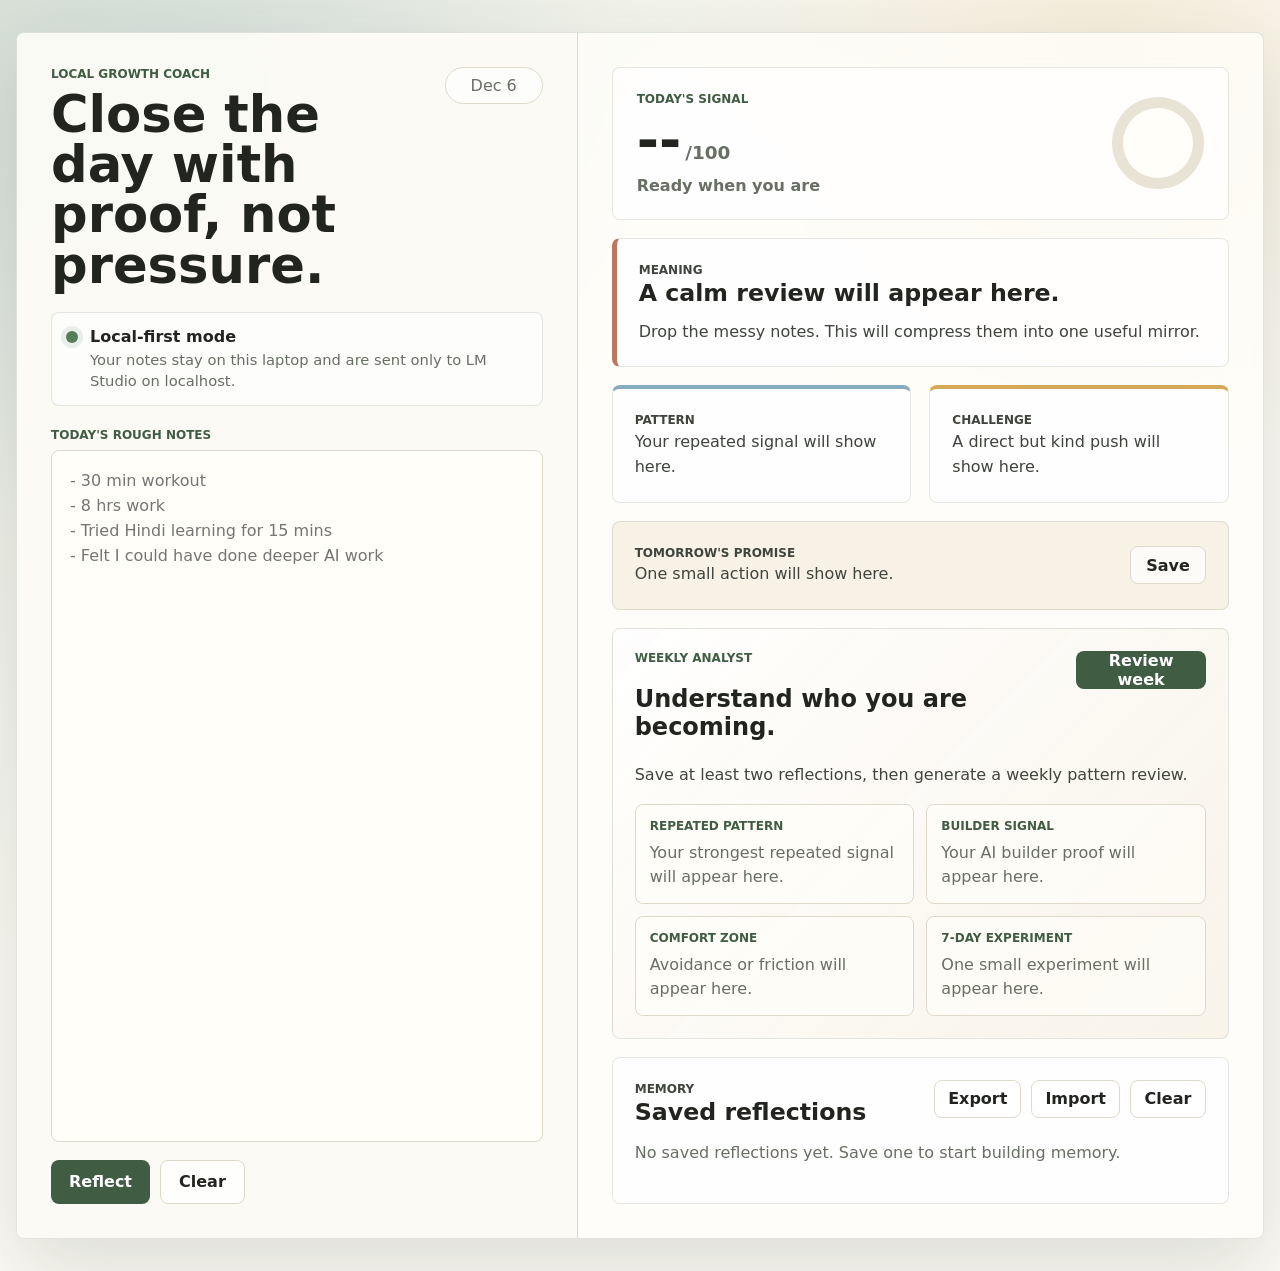
==== Agents/daily-reflection-agent/web/index.html @ 7baf1f86 "moved to Agents folder" ====
<!doctype html>
<html lang="en">
  <head>
    <meta charset="utf-8">
    <meta name="viewport" content="width=device-width, initial-scale=1">
    <title>Daily Reflection Agent</title>
    <link rel="stylesheet" href="styles.css">
  </head>
  <body>
    <main class="shell">
      <section class="workspace" aria-label="Daily reflection workspace">
        <aside class="input-panel">
          <div class="brand-row">
            <div>
              <p class="eyebrow">Local Growth Coach</p>
              <h1>Close the day with proof, not pressure.</h1>
            </div>
            <div class="date-pill" id="todayLabel"></div>
          </div>

          <div class="status-card">
            <div class="status-dot" aria-hidden="true"></div>
            <div>
              <p class="status-title" id="localStatus">Local-first mode</p>
              <p class="status-copy">Your notes stay on this laptop and are sent only to LM Studio on localhost.</p>
            </div>
          </div>

          <label class="field-label" for="notes">Today's rough notes</label>
          <textarea
            id="notes"
            spellcheck="true"
            placeholder="- 30 min workout&#10;- 8 hrs work&#10;- Tried Hindi learning for 15 mins&#10;- Felt I could have done deeper AI work"
          ></textarea>

          <div class="promise-check" id="promiseCheck" hidden>
            <p class="section-kicker">Yesterday's promise</p>
            <p id="previousPromise"></p>
            <div class="mini-controls" role="group" aria-label="Promise result">
              <button class="secondary compact" id="keptPromiseBtn" type="button">Kept</button>
              <button class="secondary compact" id="missedPromiseBtn" type="button">Missed</button>
            </div>
          </div>

          <div class="controls">
            <button class="primary" id="reflectBtn" type="button">Reflect</button>
            <button class="secondary" id="clearBtn" type="button">Clear</button>
          </div>
        </aside>

        <section class="output-panel" id="outputPanel" aria-label="Reflection output">
          <div class="score-band">
            <div>
              <p class="eyebrow">Today's signal</p>
              <div class="score-line"><span id="scoreValue">--</span><span>/100</span></div>
              <p class="score-label" id="scoreLabel">Ready when you are</p>
            </div>
            <div class="ring" id="scoreRing" aria-hidden="true"></div>
          </div>

          <article class="reflection-card main-card">
            <p class="section-kicker">Meaning</p>
            <h2 id="summaryTitle">A calm review will appear here.</h2>
            <p id="summaryText">Drop the messy notes. This will compress them into one useful mirror.</p>
          </article>

          <div class="insight-grid">
            <article class="reflection-card">
              <p class="section-kicker">Pattern</p>
              <p id="patternText">Your repeated signal will show here.</p>
            </article>

            <article class="reflection-card">
              <p class="section-kicker">Challenge</p>
              <p id="challengeText">A direct but kind push will show here.</p>
            </article>
          </div>

          <article class="action-strip">
            <div>
              <p class="section-kicker">Tomorrow's promise</p>
              <p id="tomorrowText">One small action will show here.</p>
            </div>
            <button class="secondary compact" id="saveBtn" type="button">Save</button>
          </article>

          <section class="weekly-panel" aria-label="Weekly pattern review">
            <div class="panel-heading">
              <div>
                <p class="section-kicker">Weekly analyst</p>
                <h2 id="weeklyTitle">Understand who you are becoming.</h2>
              </div>
              <button class="primary compact" id="weeklyBtn" type="button">Review week</button>
            </div>
            <p class="weekly-intro" id="weeklySummary">Save at least two reflections, then generate a weekly pattern review.</p>
            <div class="weekly-grid">
              <article>
                <p class="section-kicker">Repeated pattern</p>
                <p id="weeklyPattern">Your strongest repeated signal will appear here.</p>
              </article>
              <article>
                <p class="section-kicker">Builder signal</p>
                <p id="weeklyBuilder">Your AI builder proof will appear here.</p>
              </article>
              <article>
                <p class="section-kicker">Comfort zone</p>
                <p id="weeklyComfort">Avoidance or friction will appear here.</p>
              </article>
              <article>
                <p class="section-kicker">7-day experiment</p>
                <p id="weeklyExperiment">One small experiment will appear here.</p>
              </article>
            </div>
          </section>

          <section class="history-panel" aria-label="Saved reflections">
            <div class="panel-heading">
              <div>
                <p class="section-kicker">Memory</p>
                <h2>Saved reflections</h2>
              </div>
              <div class="history-actions">
                <button class="secondary compact" id="exportBtn" type="button">Export</button>
                <label class="secondary compact file-label" for="importFile">Import</label>
                <input id="importFile" type="file" accept="application/json">
                <button class="secondary compact danger" id="clearHistoryBtn" type="button">Clear</button>
              </div>
            </div>
            <div class="history-summary" id="historySummary">No saved reflections yet. Save one to start building memory.</div>
            <div class="history-list" id="historyList"></div>
          </section>
        </section>
      </section>
    </main>

    <script src="app.js"></script>
  </body>
</html>
---- Agents/daily-reflection-agent/web/styles.css ----
:root {
  --ink: #22241f;
  --muted: #686f64;
  --paper: #fbfaf4;
  --panel: #fffefa;
  --line: #ded9cb;
  --line-strong: #c9c1ae;
  --sage: #829d7f;
  --moss: #405d43;
  --clay: #bf765f;
  --sky: #88acbf;
  --gold: #d4aa57;
  --rose: #c98c82;
  --success: #547d58;
  --shadow: 0 28px 80px rgba(48, 53, 44, 0.15);
}

* {
  box-sizing: border-box;
}

body {
  margin: 0;
  min-height: 100vh;
  color: var(--ink);
  font-family: Inter, ui-sans-serif, system-ui, -apple-system, BlinkMacSystemFont, "Segoe UI", sans-serif;
  background:
    radial-gradient(circle at 14% 12%, rgba(136, 172, 191, 0.2), transparent 28%),
    radial-gradient(circle at 86% 4%, rgba(212, 170, 87, 0.16), transparent 26%),
    linear-gradient(135deg, rgba(130, 157, 127, 0.22), transparent 38%),
    var(--paper);
}

button,
textarea {
  font: inherit;
}

button,
.file-label {
  user-select: none;
}

.shell {
  width: min(1260px, calc(100% - 32px));
  margin: 0 auto;
  padding: 32px 0;
}

.workspace {
  display: grid;
  grid-template-columns: minmax(330px, 0.9fr) minmax(420px, 1.1fr);
  min-height: calc(100vh - 64px);
  overflow: hidden;
  border: 1px solid rgba(64, 93, 67, 0.15);
  border-radius: 8px;
  background: rgba(255, 254, 250, 0.76);
  box-shadow: var(--shadow);
  backdrop-filter: blur(18px);
}

.input-panel,
.output-panel {
  padding: 34px;
}

.input-panel {
  display: flex;
  flex-direction: column;
  border-right: 1px solid var(--line);
  background: rgba(251, 250, 244, 0.9);
}

.brand-row {
  display: flex;
  align-items: flex-start;
  justify-content: space-between;
  gap: 20px;
  margin-bottom: 22px;
}

.eyebrow,
.section-kicker,
.field-label {
  margin: 0 0 8px;
  color: var(--moss);
  font-size: 0.75rem;
  font-weight: 780;
  letter-spacing: 0;
  text-transform: uppercase;
}

h1,
h2,
h3,
p {
  overflow-wrap: anywhere;
}

h1 {
  max-width: 520px;
  margin: 0;
  font-size: clamp(2.15rem, 4vw, 4.65rem);
  line-height: 0.98;
  letter-spacing: 0;
}

.date-pill {
  flex: 0 0 auto;
  min-width: 98px;
  border: 1px solid var(--line);
  border-radius: 999px;
  padding: 8px 12px;
  color: var(--muted);
  text-align: center;
  background: rgba(255, 255, 255, 0.66);
}

.status-card,
.promise-check {
  display: flex;
  gap: 12px;
  border: 1px solid rgba(64, 93, 67, 0.15);
  border-radius: 8px;
  padding: 14px;
  background: rgba(255, 255, 255, 0.62);
}

.status-card {
  margin-bottom: 22px;
}

.status-dot {
  width: 12px;
  height: 12px;
  flex: 0 0 auto;
  margin-top: 4px;
  border-radius: 50%;
  background: var(--success);
  box-shadow: 0 0 0 5px rgba(84, 125, 88, 0.12);
}

.status-title {
  margin: 0 0 3px;
  font-weight: 760;
}

.status-copy {
  margin: 0;
  color: var(--muted);
  font-size: 0.92rem;
  line-height: 1.45;
}

.field-label {
  display: block;
}

textarea {
  width: 100%;
  min-height: 320px;
  flex: 1;
  resize: none;
  border: 1px solid var(--line);
  border-radius: 8px;
  padding: 18px;
  color: var(--ink);
  background: #fffef9;
  line-height: 1.55;
  outline: none;
  box-shadow: inset 0 1px 0 rgba(255, 255, 255, 0.9);
}

textarea:focus {
  border-color: var(--sage);
  box-shadow: 0 0 0 4px rgba(130, 157, 127, 0.18);
}

.promise-check {
  display: grid;
  margin-top: 16px;
}

.promise-check[hidden] {
  display: none;
}

.promise-check p {
  margin: 0;
  color: #3f443d;
  line-height: 1.45;
}

.mini-controls,
.controls,
.history-actions {
  display: flex;
  flex-wrap: wrap;
  gap: 10px;
}

.controls {
  margin-top: 18px;
}

button,
.file-label {
  min-height: 44px;
  display: inline-flex;
  align-items: center;
  justify-content: center;
  border: 0;
  border-radius: 8px;
  padding: 0 18px;
  cursor: pointer;
  font-weight: 760;
  text-decoration: none;
}

button:disabled {
  cursor: wait;
  opacity: 0.72;
}

.primary {
  color: #fff;
  background: var(--moss);
}

.primary:hover {
  background: #334c36;
}

.secondary,
.file-label {
  color: var(--ink);
  border: 1px solid var(--line);
  background: rgba(255, 255, 255, 0.72);
}

.secondary:hover,
.file-label:hover {
  border-color: var(--sage);
}

.secondary.selected {
  color: #fff;
  border-color: var(--success);
  background: var(--success);
}

.danger:hover {
  border-color: var(--rose);
  color: #8a3c35;
}

.compact {
  min-width: 76px;
  min-height: 38px;
  padding: 0 13px;
}

#importFile {
  display: none;
}

.output-panel {
  display: grid;
  gap: 18px;
  align-content: start;
}

.score-band,
.reflection-card,
.action-strip,
.weekly-panel,
.history-panel {
  border: 1px solid rgba(64, 93, 67, 0.14);
  border-radius: 8px;
  background: rgba(255, 255, 255, 0.78);
}

.score-band {
  display: flex;
  align-items: center;
  justify-content: space-between;
  gap: 24px;
  padding: 24px;
}

.score-line {
  display: flex;
  align-items: baseline;
  gap: 4px;
  font-size: 3.35rem;
  font-weight: 850;
  line-height: 1;
}

.score-line span:last-child {
  color: var(--muted);
  font-size: 1.15rem;
}

.score-label {
  margin: 8px 0 0;
  color: var(--muted);
  font-weight: 650;
}

.ring {
  width: 92px;
  height: 92px;
  flex: 0 0 auto;
  border-radius: 50%;
  background: conic-gradient(var(--sage) 0deg, #e9e3d5 0deg);
  position: relative;
}

.ring::after {
  content: "";
  position: absolute;
  inset: 11px;
  border-radius: 50%;
  background: #fffef9;
}

.reflection-card {
  padding: 22px;
}

.main-card {
  border-left: 5px solid var(--clay);
}

.reflection-card h2,
.history-panel h2 {
  margin: 0 0 12px;
  font-size: 1.48rem;
  line-height: 1.2;
  letter-spacing: 0;
}

.reflection-card p,
.action-strip p,
.history-panel p {
  margin: 0;
  color: #3f443d;
  line-height: 1.55;
}

.insight-grid {
  display: grid;
  grid-template-columns: repeat(2, minmax(0, 1fr));
  gap: 18px;
}

.insight-grid .reflection-card:first-child {
  border-top: 4px solid var(--sky);
}

.insight-grid .reflection-card:last-child {
  border-top: 4px solid var(--gold);
}

.action-strip {
  display: flex;
  align-items: center;
  justify-content: space-between;
  gap: 20px;
  padding: 22px;
  background: #f7f1e6;
}

.history-panel {
  padding: 22px;
}

.weekly-panel {
  padding: 22px;
  background: linear-gradient(135deg, rgba(255, 255, 255, 0.86), rgba(247, 241, 230, 0.82));
}

.panel-heading {
  display: flex;
  align-items: flex-start;
  justify-content: space-between;
  gap: 16px;
}

.history-summary {
  margin: 2px 0 16px;
  color: var(--muted);
  line-height: 1.5;
}

.weekly-intro {
  margin: 2px 0 16px;
  color: #3f443d;
  line-height: 1.55;
}

.weekly-grid {
  display: grid;
  grid-template-columns: repeat(2, minmax(0, 1fr));
  gap: 12px;
}

.weekly-grid article {
  border: 1px solid var(--line);
  border-radius: 8px;
  padding: 14px;
  background: rgba(255, 254, 249, 0.72);
}

.weekly-grid p:last-child {
  margin: 0;
  color: var(--muted);
  line-height: 1.5;
}

.history-list {
  display: grid;
  gap: 10px;
  max-height: 360px;
  overflow: auto;
  padding-right: 4px;
}

.history-item {
  border: 1px solid var(--line);
  border-radius: 8px;
  padding: 14px;
  cursor: pointer;
  background: rgba(255, 254, 249, 0.76);
}

.history-item:hover {
  border-color: var(--sage);
  background: #fffef9;
}

.history-topline {
  display: flex;
  justify-content: space-between;
  gap: 12px;
  color: var(--muted);
  font-size: 0.84rem;
  margin-bottom: 8px;
}

.history-topline strong {
  color: var(--moss);
}

.history-item h3 {
  margin: 0 0 6px;
  font-size: 1rem;
  letter-spacing: 0;
}

.history-item p {
  color: var(--muted);
  font-size: 0.94rem;
  line-height: 1.45;
}

@media (max-width: 920px) {
  .shell {
    width: min(100% - 20px, 720px);
    padding: 10px 0;
  }

  .workspace {
    grid-template-columns: 1fr;
    min-height: auto;
  }

  .input-panel {
    border-right: 0;
    border-bottom: 1px solid var(--line);
  }

  .input-panel,
  .output-panel {
    padding: 22px;
  }

  .brand-row,
  .score-band,
  .action-strip,
  .panel-heading {
    align-items: flex-start;
    flex-direction: column;
  }

  textarea {
    min-height: 260px;
  }

  .insight-grid {
    grid-template-columns: 1fr;
  }

  .weekly-grid {
    grid-template-columns: 1fr;
  }
}
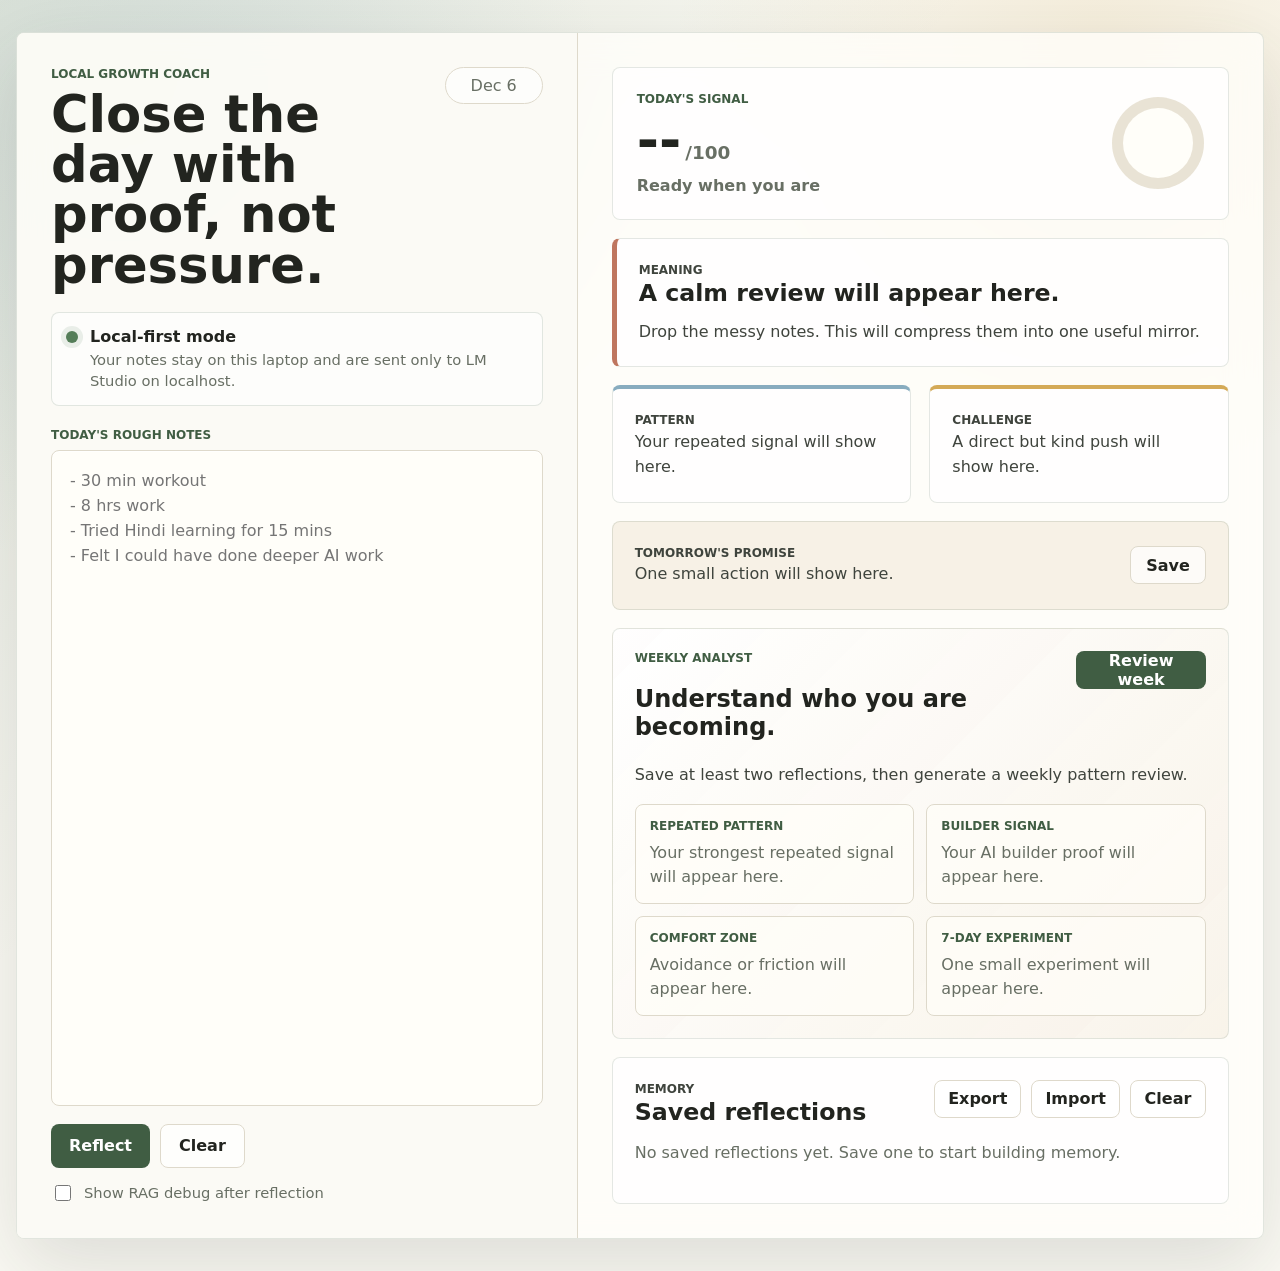
==== commit 1f8b8be0: "Added RAG debug mode to show whether its retrieved or not" ====
--- a/Agents/daily-reflection-agent/web/index.html
+++ b/Agents/daily-reflection-agent/web/index.html
@@ -46,6 +46,11 @@
             <button class="primary" id="reflectBtn" type="button">Reflect</button>
             <button class="secondary" id="clearBtn" type="button">Clear</button>
           </div>
+
+          <label class="debug-toggle" for="ragDebugToggle">
+            <input id="ragDebugToggle" type="checkbox">
+            <span>Show RAG debug after reflection</span>
+          </label>
         </aside>
 
         <section class="output-panel" id="outputPanel" aria-label="Reflection output">
@@ -83,6 +88,18 @@
             </div>
             <button class="secondary compact" id="saveBtn" type="button">Save</button>
           </article>
+
+          <section class="rag-debug-panel" id="ragDebugPanel" hidden>
+            <div class="panel-heading">
+              <div>
+                <p class="section-kicker">RAG debug</p>
+                <h2>Knowledge used</h2>
+              </div>
+              <button class="secondary compact" id="hideRagDebugBtn" type="button">Hide</button>
+            </div>
+            <p class="debug-copy">These are the retrieved knowledge chunks added to the local Gemma prompt.</p>
+            <div class="rag-debug-list" id="ragDebugList"></div>
+          </section>
 
           <section class="weekly-panel" aria-label="Weekly pattern review">
             <div class="panel-heading">
--- a/Agents/daily-reflection-agent/web/styles.css
+++ b/Agents/daily-reflection-agent/web/styles.css
@@ -191,6 +191,22 @@
   line-height: 1.45;
 }
 
+.debug-toggle {
+  display: flex;
+  align-items: center;
+  gap: 10px;
+  margin-top: 14px;
+  color: var(--muted);
+  font-size: 0.92rem;
+  line-height: 1.35;
+}
+
+.debug-toggle input {
+  width: 16px;
+  height: 16px;
+  accent-color: var(--moss);
+}
+
 .mini-controls,
 .controls,
 .history-actions {
@@ -273,6 +289,7 @@
 .score-band,
 .reflection-card,
 .action-strip,
+.rag-debug-panel,
 .weekly-panel,
 .history-panel {
   border: 1px solid rgba(64, 93, 67, 0.14);
@@ -381,6 +398,15 @@
   background: linear-gradient(135deg, rgba(255, 255, 255, 0.86), rgba(247, 241, 230, 0.82));
 }
 
+.rag-debug-panel {
+  padding: 22px;
+  background: rgba(247, 249, 246, 0.82);
+}
+
+.rag-debug-panel[hidden] {
+  display: none;
+}
+
 .panel-heading {
   display: flex;
   align-items: flex-start;
@@ -398,6 +424,50 @@
   margin: 2px 0 16px;
   color: #3f443d;
   line-height: 1.55;
+}
+
+.debug-copy {
+  margin: 2px 0 16px;
+  color: var(--muted);
+  line-height: 1.5;
+}
+
+.rag-debug-list {
+  display: grid;
+  gap: 10px;
+}
+
+.rag-debug-item {
+  border: 1px dashed var(--line-strong);
+  border-radius: 8px;
+  padding: 14px;
+  background: rgba(255, 254, 249, 0.68);
+}
+
+.rag-debug-topline {
+  display: flex;
+  justify-content: space-between;
+  gap: 12px;
+  color: var(--muted);
+  font-size: 0.84rem;
+  margin-bottom: 8px;
+}
+
+.rag-debug-topline strong {
+  color: var(--moss);
+}
+
+.rag-debug-item h3 {
+  margin: 0 0 7px;
+  font-size: 1rem;
+  letter-spacing: 0;
+}
+
+.rag-debug-item p {
+  margin: 0;
+  color: var(--muted);
+  font-size: 0.94rem;
+  line-height: 1.45;
 }
 
 .weekly-grid {
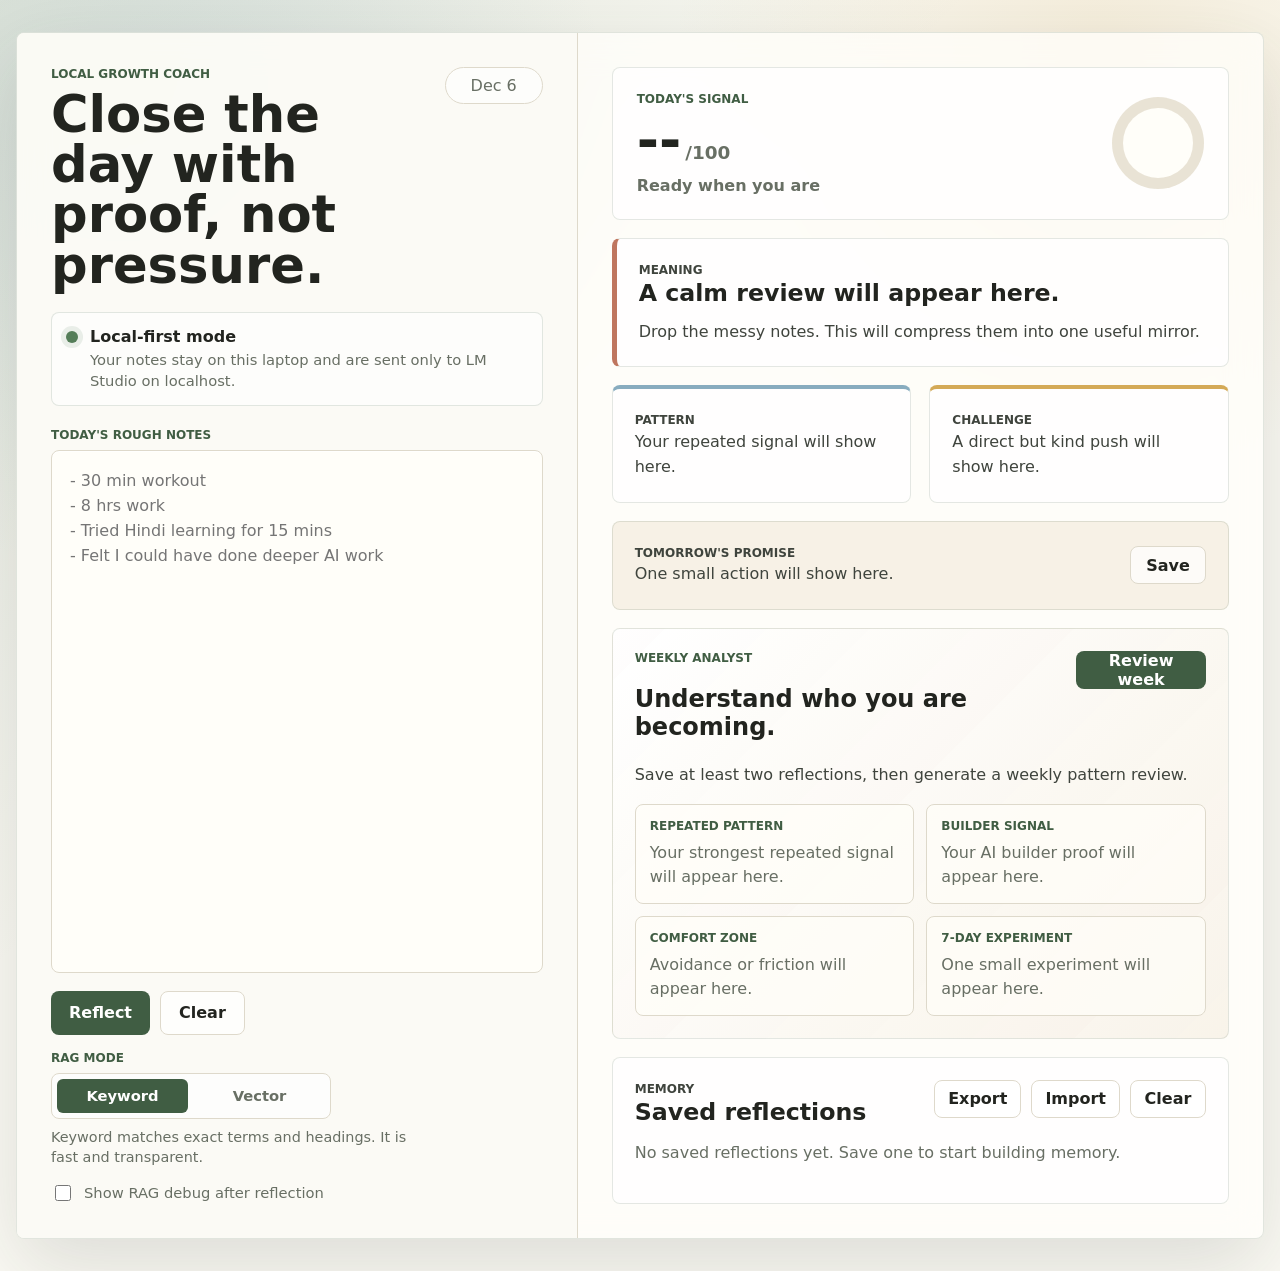
==== commit fa12c23d: "Added Vector RAG mode to leverage embedding models" ====
--- a/Agents/daily-reflection-agent/web/index.html
+++ b/Agents/daily-reflection-agent/web/index.html
@@ -47,6 +47,21 @@
             <button class="secondary" id="clearBtn" type="button">Clear</button>
           </div>
 
+          <div class="rag-mode-control" aria-label="RAG retrieval mode">
+            <p class="section-kicker">RAG mode</p>
+            <div class="segmented-control">
+              <label>
+                <input type="radio" name="ragMode" value="keyword" checked>
+                <span>Keyword</span>
+              </label>
+              <label>
+                <input type="radio" name="ragMode" value="vector">
+                <span>Vector</span>
+              </label>
+            </div>
+            <p class="rag-mode-hint" id="ragModeHint">Keyword matches exact terms and headings. It is fast and transparent.</p>
+          </div>
+
           <label class="debug-toggle" for="ragDebugToggle">
             <input id="ragDebugToggle" type="checkbox">
             <span>Show RAG debug after reflection</span>
@@ -93,7 +108,7 @@
             <div class="panel-heading">
               <div>
                 <p class="section-kicker">RAG debug</p>
-                <h2>Knowledge used</h2>
+                <h2 id="ragDebugTitle">Knowledge used</h2>
               </div>
               <button class="secondary compact" id="hideRagDebugBtn" type="button">Hide</button>
             </div>
--- a/Agents/daily-reflection-agent/web/styles.css
+++ b/Agents/daily-reflection-agent/web/styles.css
@@ -201,6 +201,56 @@
   line-height: 1.35;
 }
 
+.rag-mode-control {
+  margin-top: 16px;
+}
+
+.rag-mode-hint {
+  max-width: 360px;
+  margin: 8px 0 0;
+  color: var(--muted);
+  font-size: 0.9rem;
+  line-height: 1.42;
+}
+
+.segmented-control {
+  display: grid;
+  grid-template-columns: repeat(2, minmax(0, 1fr));
+  gap: 6px;
+  max-width: 280px;
+  border: 1px solid var(--line);
+  border-radius: 8px;
+  padding: 5px;
+  background: rgba(255, 255, 255, 0.68);
+}
+
+.segmented-control label {
+  display: block;
+}
+
+.segmented-control input {
+  position: absolute;
+  opacity: 0;
+  pointer-events: none;
+}
+
+.segmented-control span {
+  min-height: 34px;
+  display: flex;
+  align-items: center;
+  justify-content: center;
+  border-radius: 6px;
+  color: var(--muted);
+  font-size: 0.92rem;
+  font-weight: 740;
+  cursor: pointer;
+}
+
+.segmented-control input:checked + span {
+  color: #fff;
+  background: var(--moss);
+}
+
 .debug-toggle input {
   width: 16px;
   height: 16px;
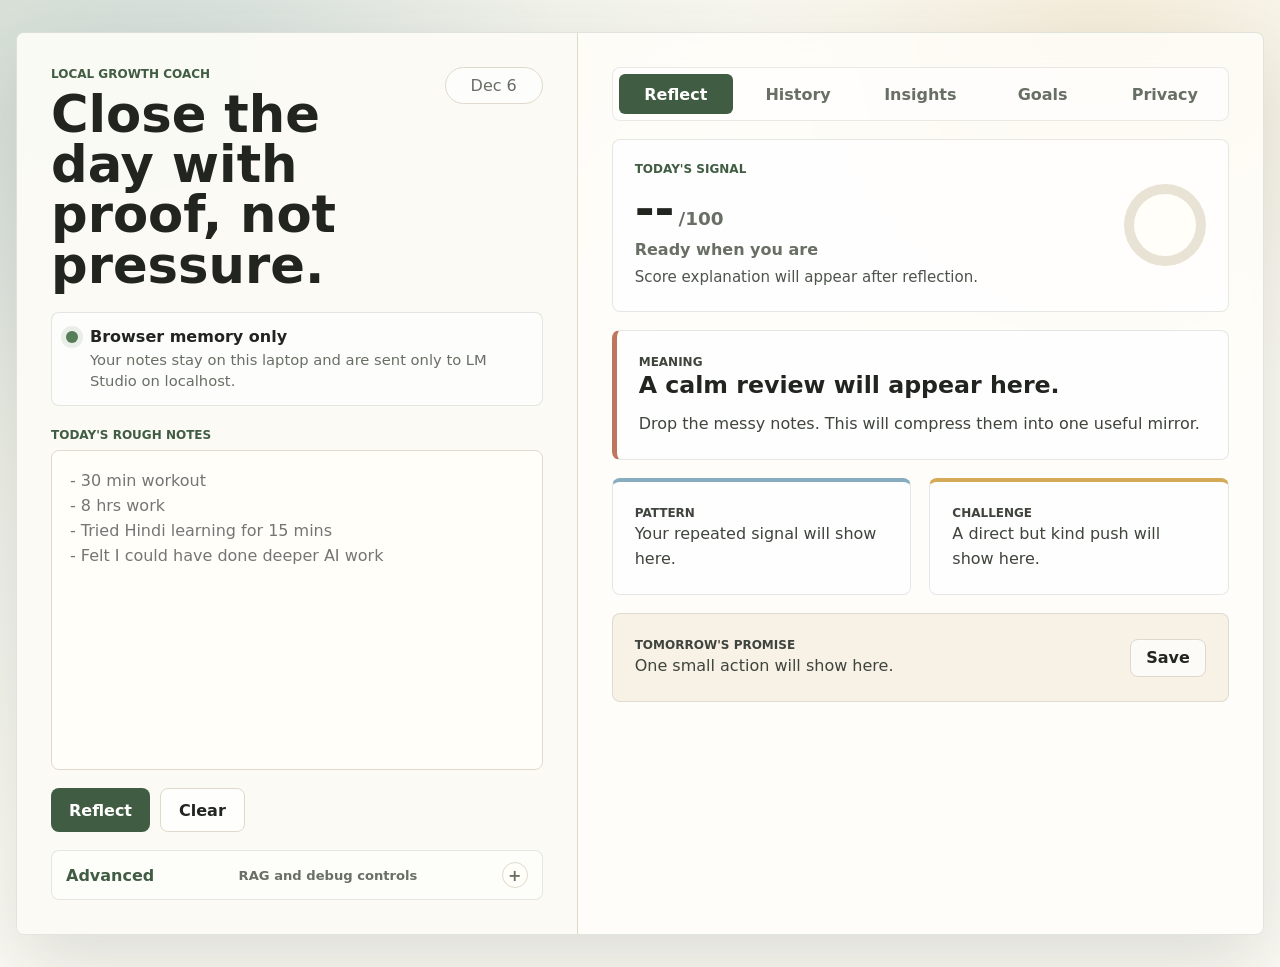
==== commit 6dcb16ab: "Harden local reflection agent and improve daily habit flow - Add SQLite-backed local memory for refl" ====
--- a/Agents/daily-reflection-agent/web/index.html
+++ b/Agents/daily-reflection-agent/web/index.html
@@ -47,120 +47,214 @@
             <button class="secondary" id="clearBtn" type="button">Clear</button>
           </div>
 
-          <div class="rag-mode-control" aria-label="RAG retrieval mode">
-            <p class="section-kicker">RAG mode</p>
-            <div class="segmented-control">
-              <label>
-                <input type="radio" name="ragMode" value="keyword" checked>
-                <span>Keyword</span>
-              </label>
-              <label>
-                <input type="radio" name="ragMode" value="vector">
-                <span>Vector</span>
-              </label>
-            </div>
-            <p class="rag-mode-hint" id="ragModeHint">Keyword matches exact terms and headings. It is fast and transparent.</p>
-          </div>
-
-          <label class="debug-toggle" for="ragDebugToggle">
-            <input id="ragDebugToggle" type="checkbox">
-            <span>Show RAG debug after reflection</span>
-          </label>
+          <details class="advanced-panel">
+            <summary>
+              <span>Advanced</span>
+              <small>RAG and debug controls</small>
+            </summary>
+
+            <div class="rag-mode-control" aria-label="RAG retrieval mode">
+              <p class="section-kicker">RAG mode</p>
+              <div class="segmented-control">
+                <label>
+                  <input type="radio" name="ragMode" value="keyword" checked>
+                  <span>Keyword</span>
+                </label>
+                <label>
+                  <input type="radio" name="ragMode" value="vector">
+                  <span>Vector</span>
+                </label>
+              </div>
+              <p class="rag-mode-hint" id="ragModeHint">Keyword matches exact terms and headings. It is fast and transparent.</p>
+            </div>
+
+            <label class="debug-toggle" for="ragDebugToggle">
+              <input id="ragDebugToggle" type="checkbox">
+              <span>Show RAG debug after reflection</span>
+            </label>
+          </details>
         </aside>
 
         <section class="output-panel" id="outputPanel" aria-label="Reflection output">
-          <div class="score-band">
-            <div>
-              <p class="eyebrow">Today's signal</p>
-              <div class="score-line"><span id="scoreValue">--</span><span>/100</span></div>
+          <nav class="app-tabs" aria-label="Reflection sections">
+            <button class="tab-button active" data-tab="reflect" type="button">Reflect</button>
+            <button class="tab-button" data-tab="history" type="button">History</button>
+            <button class="tab-button" data-tab="insights" type="button">Insights</button>
+            <button class="tab-button" data-tab="goals" type="button">Goals</button>
+            <button class="tab-button" data-tab="privacy" type="button">Privacy</button>
+          </nav>
+
+          <div class="tab-panel active" id="reflectPanel" data-panel="reflect">
+            <div class="score-band">
+              <div>
+                <p class="eyebrow">Today's signal</p>
+                <div class="score-line"><span id="scoreValue">--</span><span>/100</span></div>
               <p class="score-label" id="scoreLabel">Ready when you are</p>
-            </div>
-            <div class="ring" id="scoreRing" aria-hidden="true"></div>
-          </div>
-
-          <article class="reflection-card main-card">
-            <p class="section-kicker">Meaning</p>
-            <h2 id="summaryTitle">A calm review will appear here.</h2>
-            <p id="summaryText">Drop the messy notes. This will compress them into one useful mirror.</p>
-          </article>
-
-          <div class="insight-grid">
-            <article class="reflection-card">
-              <p class="section-kicker">Pattern</p>
-              <p id="patternText">Your repeated signal will show here.</p>
+              <p class="score-reason" id="scoreReason">Score explanation will appear after reflection.</p>
+            </div>
+              <div class="ring" id="scoreRing" aria-hidden="true"></div>
+            </div>
+
+            <article class="reflection-card main-card">
+              <p class="section-kicker">Meaning</p>
+              <h2 id="summaryTitle">A calm review will appear here.</h2>
+              <p id="summaryText">Drop the messy notes. This will compress them into one useful mirror.</p>
             </article>
 
-            <article class="reflection-card">
-              <p class="section-kicker">Challenge</p>
-              <p id="challengeText">A direct but kind push will show here.</p>
+            <div class="insight-grid">
+              <article class="reflection-card">
+                <p class="section-kicker">Pattern</p>
+                <p id="patternText">Your repeated signal will show here.</p>
+              </article>
+
+              <article class="reflection-card">
+                <p class="section-kicker">Challenge</p>
+                <p id="challengeText">A direct but kind push will show here.</p>
+              </article>
+            </div>
+
+            <article class="action-strip">
+              <div>
+                <p class="section-kicker">Tomorrow's promise</p>
+                <p id="tomorrowText">One small action will show here.</p>
+              </div>
+              <button class="secondary compact" id="saveBtn" type="button">Save</button>
             </article>
-          </div>
-
-          <article class="action-strip">
-            <div>
-              <p class="section-kicker">Tomorrow's promise</p>
-              <p id="tomorrowText">One small action will show here.</p>
-            </div>
-            <button class="secondary compact" id="saveBtn" type="button">Save</button>
-          </article>
-
-          <section class="rag-debug-panel" id="ragDebugPanel" hidden>
-            <div class="panel-heading">
-              <div>
-                <p class="section-kicker">RAG debug</p>
-                <h2 id="ragDebugTitle">Knowledge used</h2>
-              </div>
-              <button class="secondary compact" id="hideRagDebugBtn" type="button">Hide</button>
-            </div>
-            <p class="debug-copy">These are the retrieved knowledge chunks added to the local Gemma prompt.</p>
-            <div class="rag-debug-list" id="ragDebugList"></div>
-          </section>
-
-          <section class="weekly-panel" aria-label="Weekly pattern review">
-            <div class="panel-heading">
-              <div>
-                <p class="section-kicker">Weekly analyst</p>
-                <h2 id="weeklyTitle">Understand who you are becoming.</h2>
-              </div>
-              <button class="primary compact" id="weeklyBtn" type="button">Review week</button>
-            </div>
-            <p class="weekly-intro" id="weeklySummary">Save at least two reflections, then generate a weekly pattern review.</p>
-            <div class="weekly-grid">
-              <article>
-                <p class="section-kicker">Repeated pattern</p>
-                <p id="weeklyPattern">Your strongest repeated signal will appear here.</p>
-              </article>
-              <article>
-                <p class="section-kicker">Builder signal</p>
-                <p id="weeklyBuilder">Your AI builder proof will appear here.</p>
-              </article>
-              <article>
-                <p class="section-kicker">Comfort zone</p>
-                <p id="weeklyComfort">Avoidance or friction will appear here.</p>
-              </article>
-              <article>
-                <p class="section-kicker">7-day experiment</p>
-                <p id="weeklyExperiment">One small experiment will appear here.</p>
-              </article>
-            </div>
-          </section>
-
-          <section class="history-panel" aria-label="Saved reflections">
-            <div class="panel-heading">
-              <div>
-                <p class="section-kicker">Memory</p>
-                <h2>Saved reflections</h2>
-              </div>
-              <div class="history-actions">
-                <button class="secondary compact" id="exportBtn" type="button">Export</button>
-                <label class="secondary compact file-label" for="importFile">Import</label>
-                <input id="importFile" type="file" accept="application/json">
-                <button class="secondary compact danger" id="clearHistoryBtn" type="button">Clear</button>
-              </div>
-            </div>
-            <div class="history-summary" id="historySummary">No saved reflections yet. Save one to start building memory.</div>
-            <div class="history-list" id="historyList"></div>
-          </section>
+
+            <section class="rag-debug-panel" id="ragDebugPanel" hidden>
+              <div class="panel-heading">
+                <div>
+                  <p class="section-kicker">RAG debug</p>
+                  <h2 id="ragDebugTitle">Knowledge used</h2>
+                </div>
+                <button class="secondary compact" id="hideRagDebugBtn" type="button">Hide</button>
+              </div>
+              <p class="debug-copy">These are the retrieved knowledge chunks added to the local Gemma prompt.</p>
+              <div class="rag-debug-list" id="ragDebugList"></div>
+            </section>
+          </div>
+
+          <div class="tab-panel" id="historyPanelTab" data-panel="history" hidden>
+            <section class="history-panel" aria-label="Saved reflections">
+              <div class="panel-heading">
+                <div>
+                  <p class="section-kicker">Memory</p>
+                  <h2>Saved reflections</h2>
+                </div>
+                <div class="history-actions">
+                  <button class="secondary compact" id="exportBtn" type="button">Export</button>
+                  <label class="secondary compact file-label" for="importFile">Import</label>
+                  <input id="importFile" type="file" accept="application/json">
+                  <button class="secondary compact danger" id="clearHistoryBtn" type="button">Clear</button>
+                </div>
+              </div>
+              <div class="history-summary" id="historySummary">No saved reflections yet. Save one to start building memory.</div>
+              <div class="history-list" id="historyList"></div>
+            </section>
+          </div>
+
+          <div class="tab-panel" id="insightsPanel" data-panel="insights" hidden>
+            <section class="analytics-panel" aria-label="Behavior signals">
+              <div class="panel-heading">
+                <div>
+                  <p class="section-kicker">Behavior signals</p>
+                  <h2>Useful trends, not vanity stats.</h2>
+                </div>
+                <button class="secondary compact" id="refreshAnalyticsBtn" type="button">Refresh</button>
+              </div>
+              <div class="metric-grid">
+                <article>
+                  <strong id="metricAverage">--</strong>
+                  <span>14-day average</span>
+                </article>
+                <article>
+                  <strong id="metricPromise">--</strong>
+                  <span>promise kept rate</span>
+                </article>
+                <article>
+                  <strong id="metricBuilder">--</strong>
+                  <span>builder days</span>
+                </article>
+                <article>
+                  <strong id="metricComfort">--</strong>
+                  <span>comfort signals</span>
+                </article>
+              </div>
+            </section>
+
+            <section class="weekly-panel" aria-label="Weekly pattern review">
+              <div class="panel-heading">
+                <div>
+                  <p class="section-kicker">Weekly analyst</p>
+                  <h2 id="weeklyTitle">Understand who you are becoming.</h2>
+                </div>
+                <button class="primary compact" id="weeklyBtn" type="button">Review week</button>
+              </div>
+              <p class="weekly-intro" id="weeklySummary">Save at least two reflections, then generate a weekly pattern review.</p>
+              <div class="weekly-grid">
+                <article>
+                  <p class="section-kicker">Repeated pattern</p>
+                  <p id="weeklyPattern">Your strongest repeated signal will appear here.</p>
+                </article>
+                <article>
+                  <p class="section-kicker">Builder signal</p>
+                  <p id="weeklyBuilder">Your AI builder proof will appear here.</p>
+                </article>
+                <article>
+                  <p class="section-kicker">Comfort zone</p>
+                  <p id="weeklyComfort">Avoidance or friction will appear here.</p>
+                </article>
+                <article>
+                  <p class="section-kicker">7-day experiment</p>
+                  <p id="weeklyExperiment">One small experiment will appear here.</p>
+                </article>
+              </div>
+            </section>
+          </div>
+
+          <div class="tab-panel" id="goalsPanel" data-panel="goals" hidden>
+            <section class="goals-panel" aria-label="Growth goals">
+              <div class="panel-heading">
+                <div>
+                  <p class="section-kicker">Personalization</p>
+                  <h2>Goals the agent should remember.</h2>
+                </div>
+                <button class="primary compact" id="saveGoalsBtn" type="button">Save goals</button>
+              </div>
+              <p class="panel-copy">Keep these few and honest. They are sent to the local model with each reflection so the answer has direction.</p>
+              <div class="goal-list" id="goalList"></div>
+              <button class="secondary compact" id="addGoalBtn" type="button">Add goal</button>
+            </section>
+          </div>
+
+          <div class="tab-panel" id="privacyPanel" data-panel="privacy" hidden>
+            <section class="privacy-panel" aria-label="Privacy and data controls">
+              <div class="panel-heading">
+                <div>
+                  <p class="section-kicker">Local data</p>
+                  <h2>You control the memory.</h2>
+                </div>
+              </div>
+              <div class="privacy-grid">
+                <article>
+                  <p class="section-kicker">Stored locally</p>
+                  <p>Reflections, goals, promise status, and generated summaries are stored in a local SQLite database under this project folder.</p>
+                </article>
+                <article>
+                  <p class="section-kicker">Model boundary</p>
+                  <p>Daily notes are sent only to the LM Studio server running on localhost when you use local AI mode.</p>
+                </article>
+                <article>
+                  <p class="section-kicker">Not stored by default</p>
+                  <p>RAG debug chunks are displayed only when enabled. Keep debug off for normal daily use.</p>
+                </article>
+              </div>
+              <div class="privacy-actions">
+                <button class="secondary" id="exportAllBtn" type="button">Export local data</button>
+                <button class="secondary danger" id="clearAllBtn" type="button">Delete local data</button>
+              </div>
+            </section>
+          </div>
         </section>
       </section>
     </main>
--- a/Agents/daily-reflection-agent/web/styles.css
+++ b/Agents/daily-reflection-agent/web/styles.css
@@ -201,8 +201,55 @@
   line-height: 1.35;
 }
 
+.advanced-panel {
+  margin-top: 18px;
+  border: 1px solid rgba(64, 93, 67, 0.13);
+  border-radius: 8px;
+  background: rgba(255, 255, 255, 0.52);
+}
+
+.advanced-panel summary {
+  min-height: 48px;
+  display: flex;
+  align-items: center;
+  justify-content: space-between;
+  gap: 16px;
+  padding: 0 14px;
+  color: var(--moss);
+  cursor: pointer;
+  font-weight: 780;
+  list-style: none;
+}
+
+.advanced-panel summary::-webkit-details-marker {
+  display: none;
+}
+
+.advanced-panel summary::after {
+  content: "+";
+  width: 24px;
+  height: 24px;
+  display: inline-flex;
+  align-items: center;
+  justify-content: center;
+  border: 1px solid var(--line);
+  border-radius: 50%;
+  color: var(--muted);
+  background: rgba(255, 254, 249, 0.86);
+}
+
+.advanced-panel[open] summary::after {
+  content: "-";
+}
+
+.advanced-panel summary small {
+  color: var(--muted);
+  font-size: 0.82rem;
+  font-weight: 560;
+}
+
 .rag-mode-control {
-  margin-top: 16px;
+  padding: 0 14px 4px;
 }
 
 .rag-mode-hint {
@@ -255,6 +302,10 @@
   width: 16px;
   height: 16px;
   accent-color: var(--moss);
+}
+
+.advanced-panel .debug-toggle {
+  margin: 10px 14px 14px;
 }
 
 .mini-controls,
@@ -332,8 +383,47 @@
 
 .output-panel {
   display: grid;
+  grid-template-rows: auto 1fr;
   gap: 18px;
   align-content: start;
+}
+
+.app-tabs {
+  display: grid;
+  grid-template-columns: repeat(5, minmax(0, 1fr));
+  gap: 8px;
+  border: 1px solid rgba(64, 93, 67, 0.12);
+  border-radius: 8px;
+  padding: 6px;
+  background: rgba(255, 255, 255, 0.62);
+}
+
+.tab-button {
+  min-height: 40px;
+  border: 1px solid transparent;
+  border-radius: 6px;
+  color: var(--muted);
+  background: transparent;
+}
+
+.tab-button:hover {
+  border-color: var(--line);
+  background: rgba(255, 254, 249, 0.74);
+}
+
+.tab-button.active {
+  color: #fff;
+  background: var(--moss);
+}
+
+.tab-panel {
+  display: grid;
+  gap: 18px;
+  align-content: start;
+}
+
+.tab-panel[hidden] {
+  display: none;
 }
 
 .score-band,
@@ -352,14 +442,14 @@
   align-items: center;
   justify-content: space-between;
   gap: 24px;
-  padding: 24px;
+  padding: 22px;
 }
 
 .score-line {
   display: flex;
   align-items: baseline;
   gap: 4px;
-  font-size: 3.35rem;
+  font-size: 3rem;
   font-weight: 850;
   line-height: 1;
 }
@@ -375,21 +465,64 @@
   font-weight: 650;
 }
 
+.score-reason {
+  max-width: 520px;
+  margin: 8px 0 0;
+  color: #4d544c;
+  font-size: 0.94rem;
+  line-height: 1.45;
+}
+
 .ring {
-  width: 92px;
-  height: 92px;
+  width: 82px;
+  height: 82px;
   flex: 0 0 auto;
   border-radius: 50%;
   background: conic-gradient(var(--sage) 0deg, #e9e3d5 0deg);
   position: relative;
 }
 
+.is-reflecting .ring {
+  background: conic-gradient(var(--moss), var(--sky), var(--gold), var(--moss));
+  animation: spinRing 1.2s linear infinite;
+}
+
 .ring::after {
   content: "";
   position: absolute;
-  inset: 11px;
+  inset: 10px;
   border-radius: 50%;
   background: #fffef9;
+}
+
+.is-reflecting .main-card,
+.is-reflecting .insight-grid .reflection-card,
+.is-reflecting .action-strip {
+  position: relative;
+  overflow: hidden;
+}
+
+.is-reflecting .main-card::after,
+.is-reflecting .insight-grid .reflection-card::after,
+.is-reflecting .action-strip::after {
+  content: "";
+  position: absolute;
+  inset: 0;
+  transform: translateX(-100%);
+  background: linear-gradient(90deg, transparent, rgba(255, 255, 255, 0.58), transparent);
+  animation: shimmerSweep 1.4s infinite;
+}
+
+@keyframes spinRing {
+  to {
+    transform: rotate(360deg);
+  }
+}
+
+@keyframes shimmerSweep {
+  to {
+    transform: translateX(100%);
+  }
 }
 
 .reflection-card {
@@ -443,6 +576,15 @@
   padding: 22px;
 }
 
+.analytics-panel,
+.goals-panel,
+.privacy-panel {
+  border: 1px solid rgba(64, 93, 67, 0.14);
+  border-radius: 8px;
+  padding: 22px;
+  background: rgba(255, 255, 255, 0.78);
+}
+
 .weekly-panel {
   padding: 22px;
   background: linear-gradient(135deg, rgba(255, 255, 255, 0.86), rgba(247, 241, 230, 0.82));
@@ -482,6 +624,92 @@
   line-height: 1.5;
 }
 
+.panel-copy {
+  margin: 2px 0 16px;
+  color: var(--muted);
+  line-height: 1.5;
+}
+
+.metric-grid,
+.privacy-grid {
+  display: grid;
+  grid-template-columns: repeat(4, minmax(0, 1fr));
+  gap: 12px;
+  margin-top: 16px;
+}
+
+.privacy-grid {
+  grid-template-columns: repeat(3, minmax(0, 1fr));
+}
+
+.metric-grid article,
+.privacy-grid article,
+.goal-item {
+  border: 1px solid var(--line);
+  border-radius: 8px;
+  padding: 14px;
+  background: rgba(255, 254, 249, 0.72);
+}
+
+.metric-grid strong {
+  display: block;
+  margin-bottom: 4px;
+  color: var(--moss);
+  font-size: 1.65rem;
+  line-height: 1;
+}
+
+.metric-grid span,
+.privacy-grid p,
+.goal-item label {
+  color: var(--muted);
+  line-height: 1.45;
+}
+
+.goal-list {
+  display: grid;
+  gap: 12px;
+  margin-bottom: 12px;
+}
+
+.goal-item {
+  display: grid;
+  grid-template-columns: minmax(120px, 0.35fr) minmax(180px, 1fr) auto;
+  gap: 10px;
+  align-items: end;
+}
+
+.goal-item input {
+  width: 100%;
+  min-height: 40px;
+  border: 1px solid var(--line);
+  border-radius: 8px;
+  padding: 0 12px;
+  color: var(--ink);
+  background: #fffef9;
+  font: inherit;
+}
+
+.goal-item input:focus {
+  border-color: var(--sage);
+  outline: none;
+  box-shadow: 0 0 0 4px rgba(130, 157, 127, 0.16);
+}
+
+.goal-item label {
+  display: grid;
+  gap: 6px;
+  font-size: 0.86rem;
+  font-weight: 680;
+}
+
+.privacy-actions {
+  display: flex;
+  flex-wrap: wrap;
+  gap: 10px;
+  margin-top: 16px;
+}
+
 .rag-debug-list {
   display: grid;
   gap: 10px;
@@ -542,7 +770,7 @@
 .history-list {
   display: grid;
   gap: 10px;
-  max-height: 360px;
+  max-height: 560px;
   overflow: auto;
   padding-right: 4px;
 }
@@ -625,4 +853,11 @@
   .weekly-grid {
     grid-template-columns: 1fr;
   }
-}
+
+  .app-tabs,
+  .metric-grid,
+  .privacy-grid,
+  .goal-item {
+    grid-template-columns: 1fr;
+  }
+}
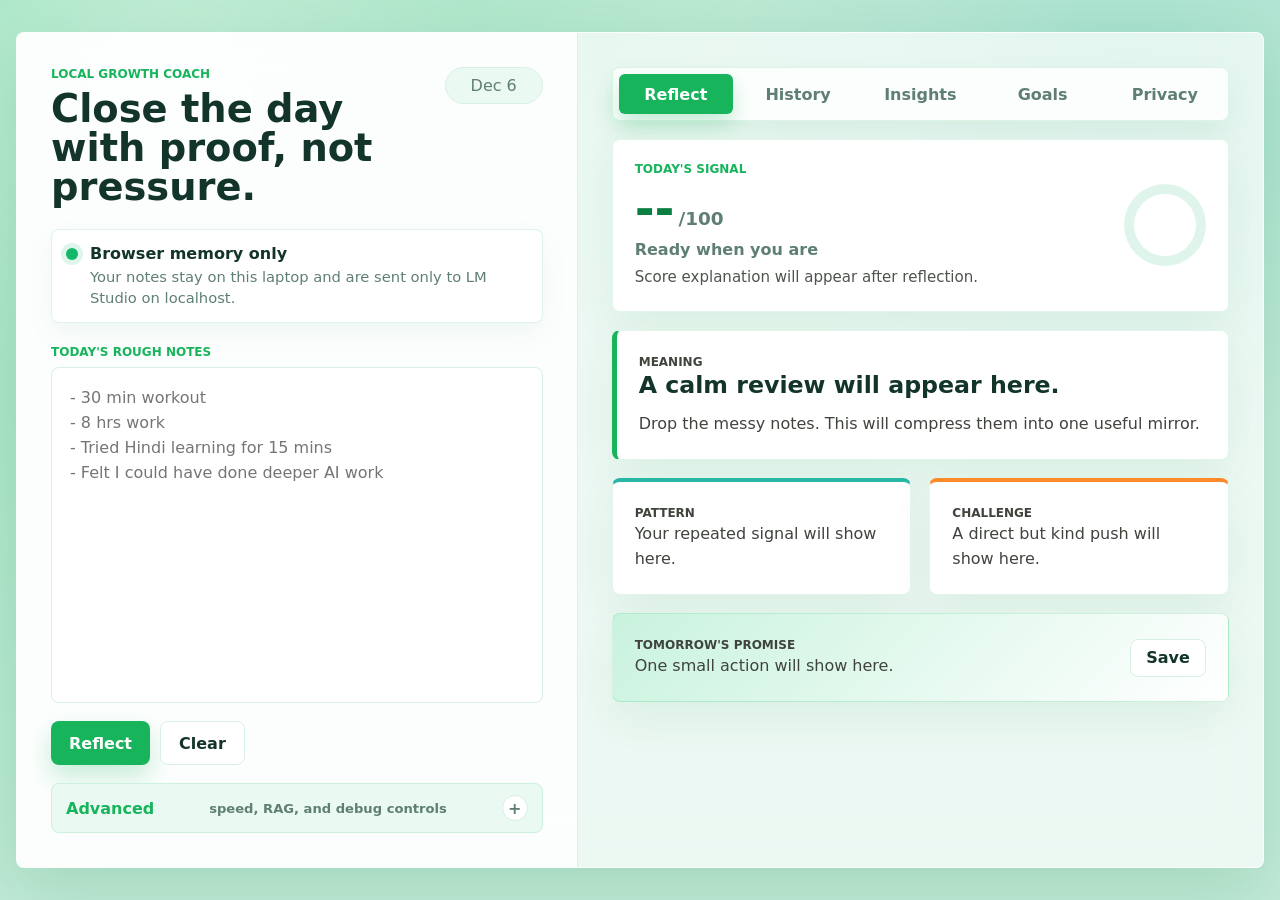
==== commit ad7d858c: "Improve reflection speed and refresh green UI theme - Add Fast and Deep reflection modes to control " ====
--- a/Agents/daily-reflection-agent/web/index.html
+++ b/Agents/daily-reflection-agent/web/index.html
@@ -50,8 +50,23 @@
           <details class="advanced-panel">
             <summary>
               <span>Advanced</span>
-              <small>RAG and debug controls</small>
+              <small>speed, RAG, and debug controls</small>
             </summary>
+
+            <div class="rag-mode-control" aria-label="Reflection depth">
+              <p class="section-kicker">Reflection depth</p>
+              <div class="segmented-control">
+                <label>
+                  <input type="radio" name="reflectionDepth" value="fast" checked>
+                  <span>Fast</span>
+                </label>
+                <label>
+                  <input type="radio" name="reflectionDepth" value="deep">
+                  <span>Deep</span>
+                </label>
+              </div>
+              <p class="rag-mode-hint" id="reflectionDepthHint">Fast skips extra context and asks for a tighter answer. Use it for daily logging.</p>
+            </div>
 
             <div class="rag-mode-control" aria-label="RAG retrieval mode">
               <p class="section-kicker">RAG mode</p>
@@ -85,6 +100,14 @@
           </nav>
 
           <div class="tab-panel active" id="reflectPanel" data-panel="reflect">
+            <div class="loading-banner" id="loadingBanner" hidden>
+              <div class="loading-spinner" aria-hidden="true"></div>
+              <div>
+                <p class="section-kicker">Reflecting</p>
+                <p>Reading your notes, goals, memory, and local knowledge.</p>
+              </div>
+            </div>
+
             <div class="score-band">
               <div>
                 <p class="eyebrow">Today's signal</p>
--- a/Agents/daily-reflection-agent/web/styles.css
+++ b/Agents/daily-reflection-agent/web/styles.css
@@ -1,18 +1,21 @@
 :root {
-  --ink: #22241f;
-  --muted: #686f64;
-  --paper: #fbfaf4;
-  --panel: #fffefa;
-  --line: #ded9cb;
-  --line-strong: #c9c1ae;
-  --sage: #829d7f;
-  --moss: #405d43;
-  --clay: #bf765f;
-  --sky: #88acbf;
-  --gold: #d4aa57;
-  --rose: #c98c82;
-  --success: #547d58;
-  --shadow: 0 28px 80px rgba(48, 53, 44, 0.15);
+  --ink: #12342b;
+  --muted: #5f7f73;
+  --paper: #bfe9d6;
+  --panel: #ffffff;
+  --line: #d7efe5;
+  --line-strong: #a9d9c5;
+  --sage: #3bd47d;
+  --moss: #17b45c;
+  --moss-dark: #0b7f3f;
+  --mint: #eafaf2;
+  --mint-strong: #c9f3de;
+  --clay: #ff8a2a;
+  --sky: #27b7a4;
+  --gold: #ffb23f;
+  --rose: #ef6b60;
+  --success: #12b76a;
+  --shadow: 0 24px 70px rgba(11, 127, 63, 0.18);
 }
 
 * {
@@ -25,9 +28,9 @@
   color: var(--ink);
   font-family: Inter, ui-sans-serif, system-ui, -apple-system, BlinkMacSystemFont, "Segoe UI", sans-serif;
   background:
-    radial-gradient(circle at 14% 12%, rgba(136, 172, 191, 0.2), transparent 28%),
-    radial-gradient(circle at 86% 4%, rgba(212, 170, 87, 0.16), transparent 26%),
-    linear-gradient(135deg, rgba(130, 157, 127, 0.22), transparent 38%),
+    radial-gradient(circle at 12% 10%, rgba(255, 255, 255, 0.36), transparent 24%),
+    radial-gradient(circle at 88% 8%, rgba(39, 183, 164, 0.18), transparent 28%),
+    linear-gradient(135deg, rgba(59, 212, 125, 0.24), rgba(255, 255, 255, 0.08) 44%),
     var(--paper);
 }
 
@@ -52,11 +55,11 @@
   grid-template-columns: minmax(330px, 0.9fr) minmax(420px, 1.1fr);
   min-height: calc(100vh - 64px);
   overflow: hidden;
-  border: 1px solid rgba(64, 93, 67, 0.15);
-  border-radius: 8px;
-  background: rgba(255, 254, 250, 0.76);
+  border: 1px solid rgba(255, 255, 255, 0.72);
+  border-radius: 8px;
+  background: rgba(255, 255, 255, 0.68);
   box-shadow: var(--shadow);
-  backdrop-filter: blur(18px);
+  backdrop-filter: blur(22px);
 }
 
 .input-panel,
@@ -67,8 +70,8 @@
 .input-panel {
   display: flex;
   flex-direction: column;
-  border-right: 1px solid var(--line);
-  background: rgba(251, 250, 244, 0.9);
+  border-right: 1px solid rgba(215, 239, 229, 0.9);
+  background: rgba(255, 255, 255, 0.86);
 }
 
 .brand-row {
@@ -100,8 +103,8 @@
 h1 {
   max-width: 520px;
   margin: 0;
-  font-size: clamp(2.15rem, 4vw, 4.65rem);
-  line-height: 0.98;
+  font-size: clamp(2rem, 3vw, 3.35rem);
+  line-height: 1.02;
   letter-spacing: 0;
 }
 
@@ -113,17 +116,18 @@
   padding: 8px 12px;
   color: var(--muted);
   text-align: center;
-  background: rgba(255, 255, 255, 0.66);
+  background: var(--mint);
 }
 
 .status-card,
 .promise-check {
   display: flex;
   gap: 12px;
-  border: 1px solid rgba(64, 93, 67, 0.15);
+  border: 1px solid rgba(23, 180, 92, 0.14);
   border-radius: 8px;
   padding: 14px;
-  background: rgba(255, 255, 255, 0.62);
+  background: #ffffff;
+  box-shadow: 0 10px 28px rgba(11, 127, 63, 0.06);
 }
 
 .status-card {
@@ -137,7 +141,7 @@
   margin-top: 4px;
   border-radius: 50%;
   background: var(--success);
-  box-shadow: 0 0 0 5px rgba(84, 125, 88, 0.12);
+  box-shadow: 0 0 0 5px rgba(18, 183, 106, 0.14);
 }
 
 .status-title {
@@ -165,7 +169,7 @@
   border-radius: 8px;
   padding: 18px;
   color: var(--ink);
-  background: #fffef9;
+  background: #ffffff;
   line-height: 1.55;
   outline: none;
   box-shadow: inset 0 1px 0 rgba(255, 255, 255, 0.9);
@@ -173,7 +177,7 @@
 
 textarea:focus {
   border-color: var(--sage);
-  box-shadow: 0 0 0 4px rgba(130, 157, 127, 0.18);
+  box-shadow: 0 0 0 4px rgba(59, 212, 125, 0.2);
 }
 
 .promise-check {
@@ -203,9 +207,9 @@
 
 .advanced-panel {
   margin-top: 18px;
-  border: 1px solid rgba(64, 93, 67, 0.13);
-  border-radius: 8px;
-  background: rgba(255, 255, 255, 0.52);
+  border: 1px solid rgba(23, 180, 92, 0.14);
+  border-radius: 8px;
+  background: var(--mint);
 }
 
 .advanced-panel summary {
@@ -235,7 +239,7 @@
   border: 1px solid var(--line);
   border-radius: 50%;
   color: var(--muted);
-  background: rgba(255, 254, 249, 0.86);
+  background: #ffffff;
 }
 
 .advanced-panel[open] summary::after {
@@ -268,7 +272,7 @@
   border: 1px solid var(--line);
   border-radius: 8px;
   padding: 5px;
-  background: rgba(255, 255, 255, 0.68);
+  background: #ffffff;
 }
 
 .segmented-control label {
@@ -296,6 +300,7 @@
 .segmented-control input:checked + span {
   color: #fff;
   background: var(--moss);
+  box-shadow: 0 8px 18px rgba(23, 180, 92, 0.24);
 }
 
 .debug-toggle input {
@@ -342,17 +347,18 @@
 .primary {
   color: #fff;
   background: var(--moss);
+  box-shadow: 0 12px 24px rgba(23, 180, 92, 0.24);
 }
 
 .primary:hover {
-  background: #334c36;
+  background: var(--moss-dark);
 }
 
 .secondary,
 .file-label {
   color: var(--ink);
   border: 1px solid var(--line);
-  background: rgba(255, 255, 255, 0.72);
+  background: #ffffff;
 }
 
 .secondary:hover,
@@ -364,11 +370,12 @@
   color: #fff;
   border-color: var(--success);
   background: var(--success);
+  box-shadow: 0 10px 20px rgba(18, 183, 106, 0.18);
 }
 
 .danger:hover {
   border-color: var(--rose);
-  color: #8a3c35;
+  color: #b42318;
 }
 
 .compact {
@@ -392,10 +399,11 @@
   display: grid;
   grid-template-columns: repeat(5, minmax(0, 1fr));
   gap: 8px;
-  border: 1px solid rgba(64, 93, 67, 0.12);
+  border: 1px solid rgba(23, 180, 92, 0.14);
   border-radius: 8px;
   padding: 6px;
-  background: rgba(255, 255, 255, 0.62);
+  background: rgba(255, 255, 255, 0.84);
+  box-shadow: 0 12px 28px rgba(11, 127, 63, 0.08);
 }
 
 .tab-button {
@@ -408,12 +416,13 @@
 
 .tab-button:hover {
   border-color: var(--line);
-  background: rgba(255, 254, 249, 0.74);
+  background: var(--mint);
 }
 
 .tab-button.active {
   color: #fff;
   background: var(--moss);
+  box-shadow: 0 10px 20px rgba(23, 180, 92, 0.24);
 }
 
 .tab-panel {
@@ -431,10 +440,41 @@
 .action-strip,
 .rag-debug-panel,
 .weekly-panel,
-.history-panel {
-  border: 1px solid rgba(64, 93, 67, 0.14);
-  border-radius: 8px;
-  background: rgba(255, 255, 255, 0.78);
+.history-panel,
+.loading-banner {
+  border: 1px solid rgba(23, 180, 92, 0.13);
+  border-radius: 8px;
+  background: #ffffff;
+  box-shadow: 0 16px 40px rgba(11, 127, 63, 0.08);
+}
+
+.loading-banner {
+  display: flex;
+  align-items: center;
+  gap: 14px;
+  padding: 16px;
+  border-color: rgba(23, 180, 92, 0.22);
+  background: linear-gradient(135deg, var(--mint-strong), #ffffff);
+}
+
+.loading-banner[hidden] {
+  display: none;
+}
+
+.loading-banner p {
+  margin: 0;
+  color: #3f443d;
+  line-height: 1.45;
+}
+
+.loading-spinner {
+  width: 34px;
+  height: 34px;
+  flex: 0 0 auto;
+  border: 3px solid rgba(23, 180, 92, 0.18);
+  border-top-color: var(--moss);
+  border-radius: 50%;
+  animation: spinRing 0.9s linear infinite;
 }
 
 .score-band {
@@ -452,6 +492,7 @@
   font-size: 3rem;
   font-weight: 850;
   line-height: 1;
+  color: var(--moss-dark);
 }
 
 .score-line span:last-child {
@@ -478,12 +519,12 @@
   height: 82px;
   flex: 0 0 auto;
   border-radius: 50%;
-  background: conic-gradient(var(--sage) 0deg, #e9e3d5 0deg);
+  background: conic-gradient(var(--sage) 0deg, #dff5eb 0deg);
   position: relative;
 }
 
 .is-reflecting .ring {
-  background: conic-gradient(var(--moss), var(--sky), var(--gold), var(--moss));
+  background: conic-gradient(var(--moss), var(--sage), var(--sky), var(--moss));
   animation: spinRing 1.2s linear infinite;
 }
 
@@ -492,7 +533,7 @@
   position: absolute;
   inset: 10px;
   border-radius: 50%;
-  background: #fffef9;
+  background: #ffffff;
 }
 
 .is-reflecting .main-card,
@@ -500,6 +541,27 @@
 .is-reflecting .action-strip {
   position: relative;
   overflow: hidden;
+}
+
+.skeleton-lines {
+  display: grid;
+  gap: 10px;
+}
+
+.skeleton-line {
+  height: 14px;
+  border-radius: 999px;
+  background: linear-gradient(90deg, #d8f4e6 25%, #ffffff 50%, #d8f4e6 75%);
+  background-size: 220% 100%;
+  animation: loadingShimmer 1.15s ease-in-out infinite;
+}
+
+.skeleton-line.short {
+  width: 48%;
+}
+
+.skeleton-line.medium {
+  width: 72%;
 }
 
 .is-reflecting .main-card::after,
@@ -525,12 +587,22 @@
   }
 }
 
+@keyframes loadingShimmer {
+  from {
+    background-position: 220% 0;
+  }
+
+  to {
+    background-position: -220% 0;
+  }
+}
+
 .reflection-card {
   padding: 22px;
 }
 
 .main-card {
-  border-left: 5px solid var(--clay);
+  border-left: 5px solid var(--moss);
 }
 
 .reflection-card h2,
@@ -560,7 +632,7 @@
 }
 
 .insight-grid .reflection-card:last-child {
-  border-top: 4px solid var(--gold);
+  border-top: 4px solid var(--clay);
 }
 
 .action-strip {
@@ -569,7 +641,8 @@
   justify-content: space-between;
   gap: 20px;
   padding: 22px;
-  background: #f7f1e6;
+  border-color: rgba(23, 180, 92, 0.18);
+  background: linear-gradient(135deg, var(--mint-strong), #ffffff);
 }
 
 .history-panel {
@@ -587,12 +660,12 @@
 
 .weekly-panel {
   padding: 22px;
-  background: linear-gradient(135deg, rgba(255, 255, 255, 0.86), rgba(247, 241, 230, 0.82));
+  background: linear-gradient(135deg, #ffffff, var(--mint));
 }
 
 .rag-debug-panel {
   padding: 22px;
-  background: rgba(247, 249, 246, 0.82);
+  background: #f7fffb;
 }
 
 .rag-debug-panel[hidden] {
@@ -648,7 +721,8 @@
   border: 1px solid var(--line);
   border-radius: 8px;
   padding: 14px;
-  background: rgba(255, 254, 249, 0.72);
+  background: #ffffff;
+  box-shadow: 0 10px 24px rgba(11, 127, 63, 0.05);
 }
 
 .metric-grid strong {
@@ -686,14 +760,14 @@
   border-radius: 8px;
   padding: 0 12px;
   color: var(--ink);
-  background: #fffef9;
+  background: #ffffff;
   font: inherit;
 }
 
 .goal-item input:focus {
   border-color: var(--sage);
   outline: none;
-  box-shadow: 0 0 0 4px rgba(130, 157, 127, 0.16);
+  box-shadow: 0 0 0 4px rgba(59, 212, 125, 0.18);
 }
 
 .goal-item label {
@@ -719,7 +793,7 @@
   border: 1px dashed var(--line-strong);
   border-radius: 8px;
   padding: 14px;
-  background: rgba(255, 254, 249, 0.68);
+  background: #ffffff;
 }
 
 .rag-debug-topline {
@@ -758,7 +832,7 @@
   border: 1px solid var(--line);
   border-radius: 8px;
   padding: 14px;
-  background: rgba(255, 254, 249, 0.72);
+  background: #ffffff;
 }
 
 .weekly-grid p:last-child {
@@ -780,12 +854,12 @@
   border-radius: 8px;
   padding: 14px;
   cursor: pointer;
-  background: rgba(255, 254, 249, 0.76);
+  background: #ffffff;
 }
 
 .history-item:hover {
   border-color: var(--sage);
-  background: #fffef9;
+  background: var(--mint);
 }
 
 .history-topline {
